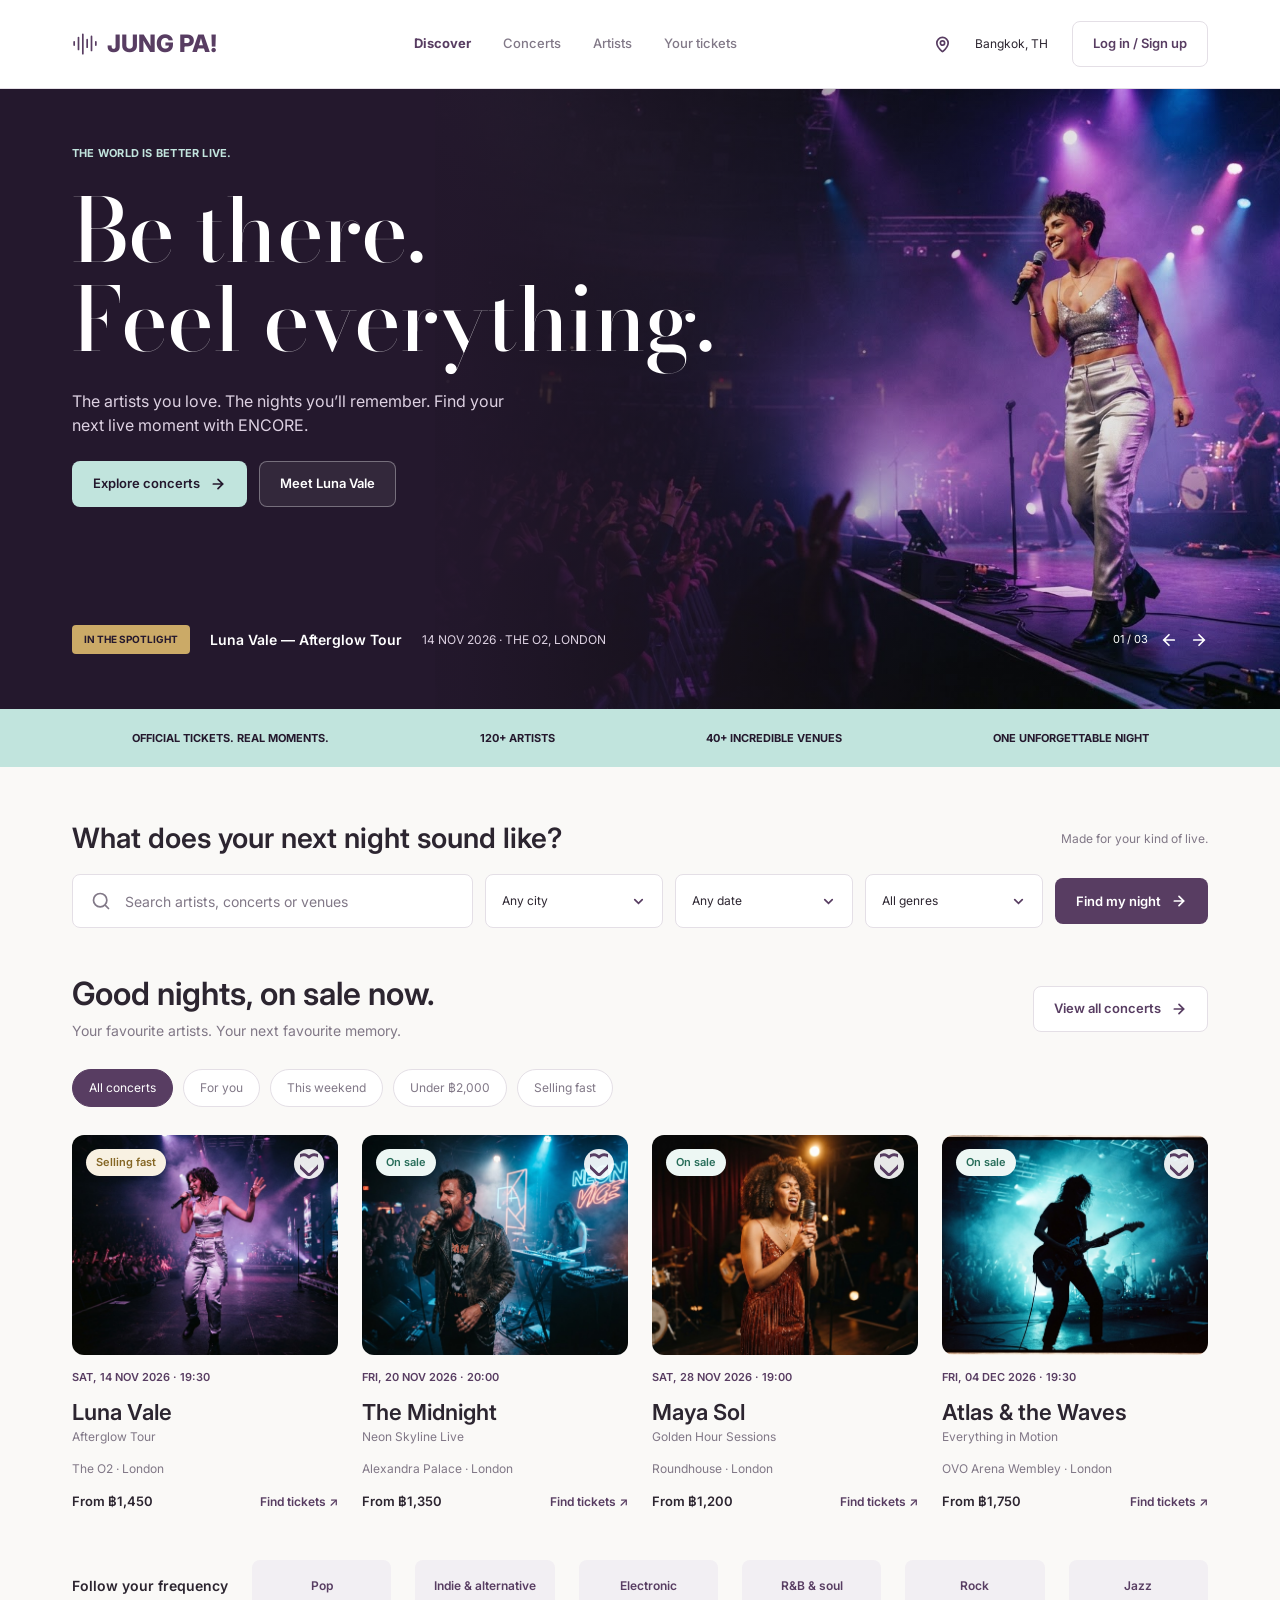
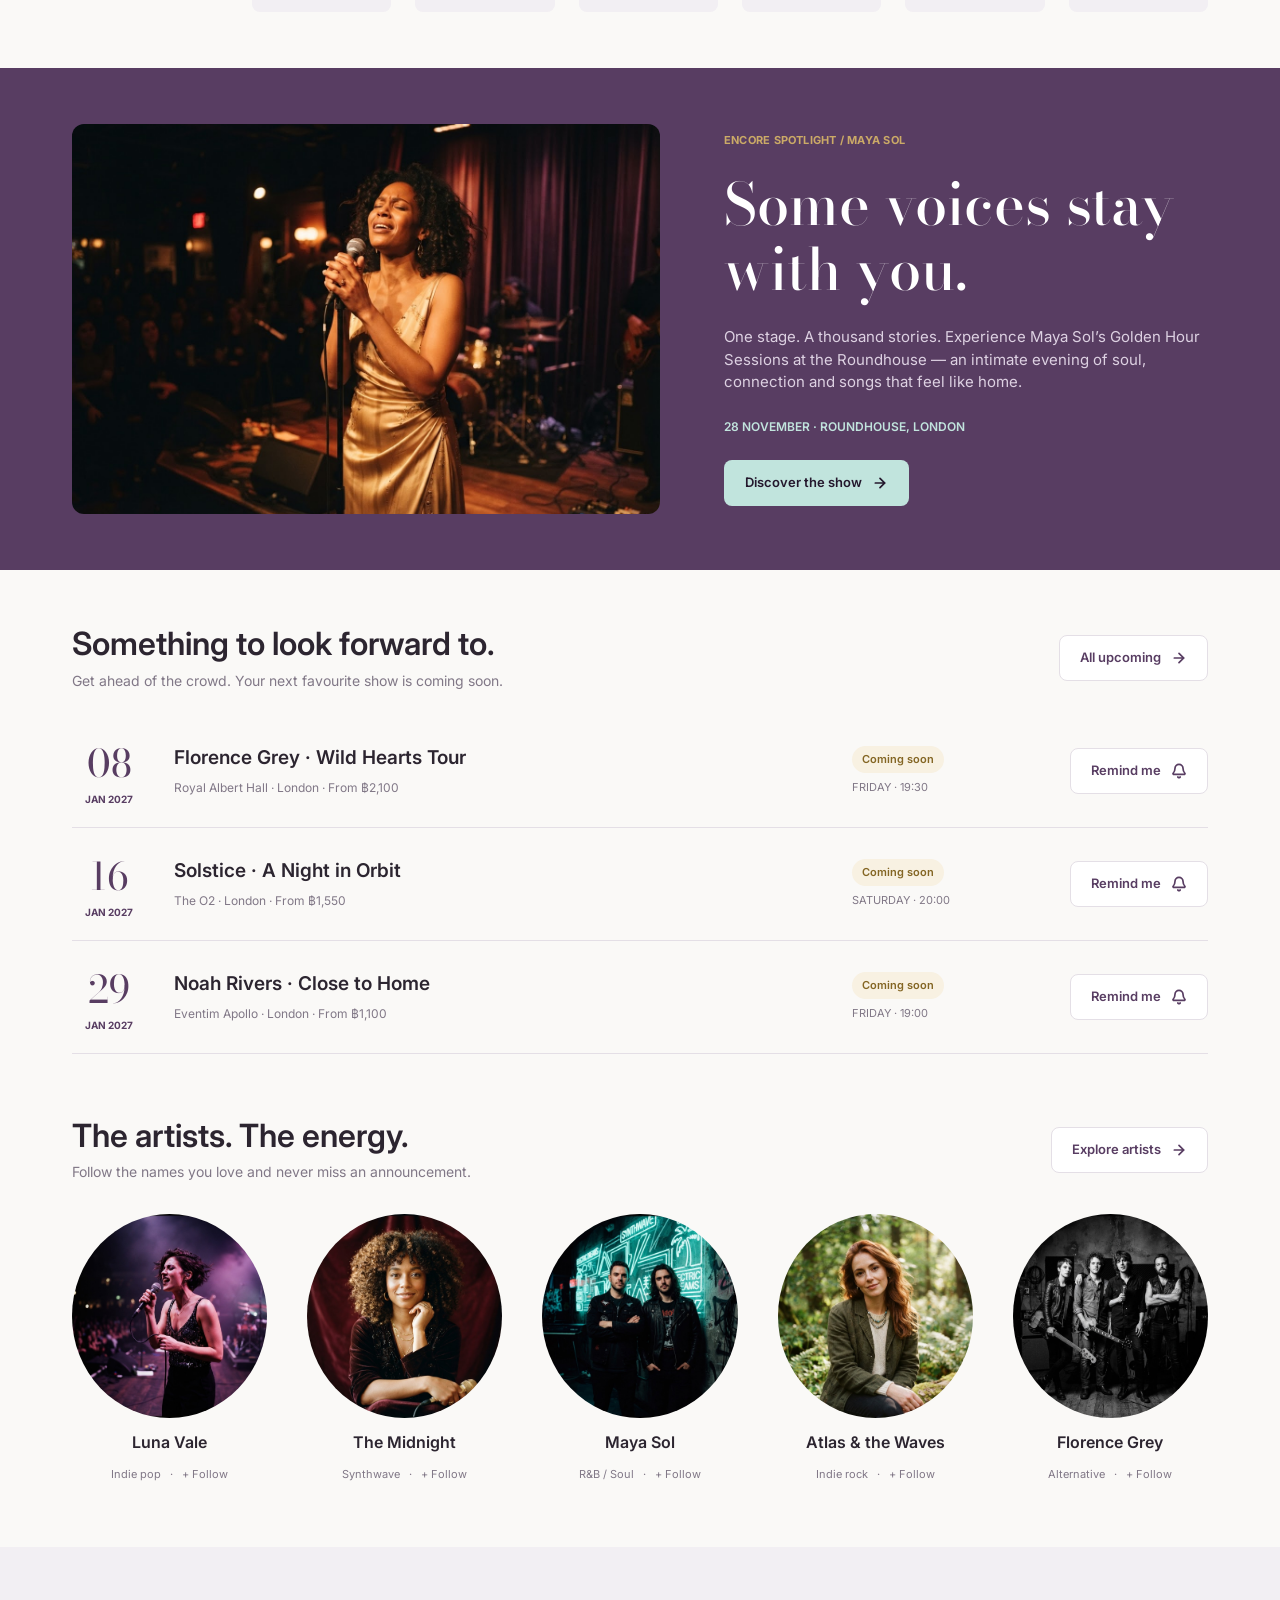
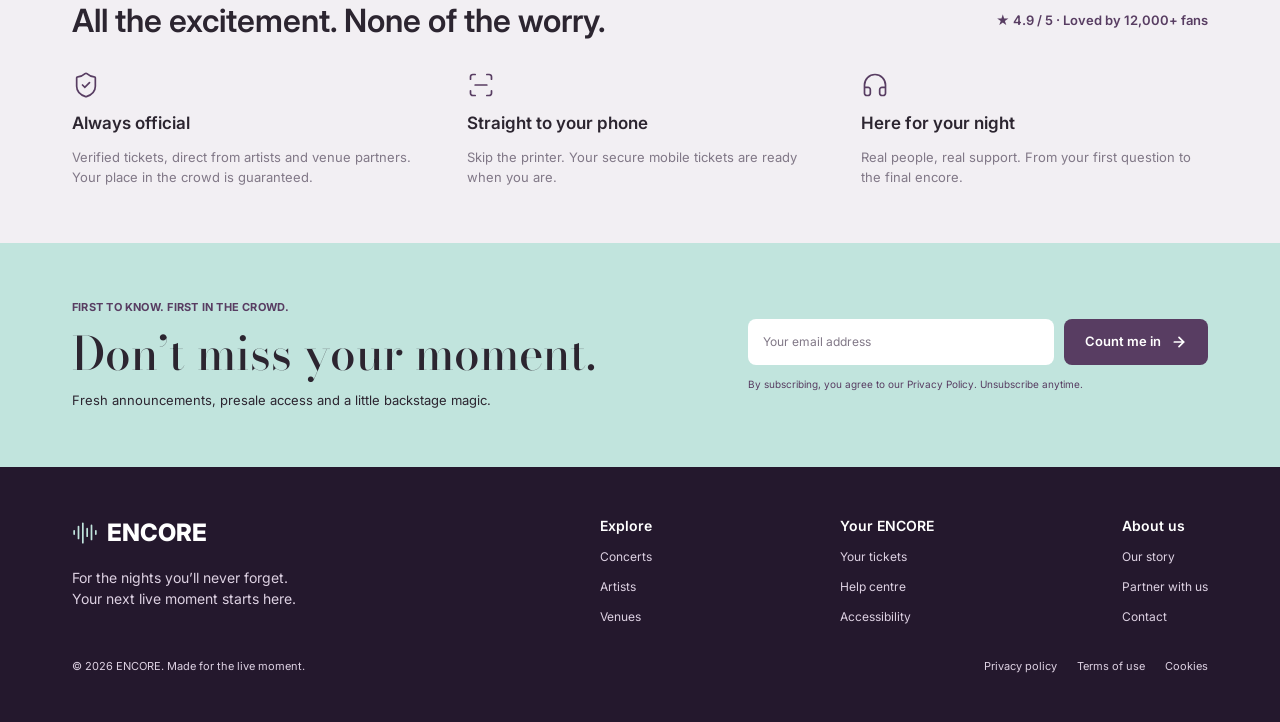
==== frontend/app/index.html @ 2c3c8b54 "feat(frontend): ENCORE homepage served by nginx, API proxied under /api" ====
<!doctype html>
<html lang="en">
  <head>
    <meta charset="utf-8" />
    <meta name="viewport" content="width=device-width, initial-scale=1" />
    <title>ENCORE — Live concerts</title>
    <meta
      name="description"
      content="Find your next live moment with ENCORE."
    />
    <link rel="preconnect" href="https://fonts.googleapis.com" />
    <link rel="preconnect" href="https://fonts.gstatic.com" crossorigin />
    <link
      href="https://fonts.googleapis.com/css2?family=Bodoni+Moda:opsz,wght@6..96,400;6..96,500&family=Inter:wght@400;500;600;700;800&display=swap"
      rel="stylesheet"
    />
    <link rel="stylesheet" href="theme.css" />
    <!-- global theme: colours, fonts, buttons, fields -->
    <link rel="stylesheet" href="home.css" />
    <!-- homepage layout only -->
  </head>
  <body>
    <!-- ================= Hero and navigation ================= -->
    <header class="nav">
      <div class="container nav__inner">
        <a class="brand" href="./" aria-label="Home">
          <img src="assets/audio-lines.svg" width="26" height="26" alt="" />
          <span class="brand__name">JUNG PA!</span>
        </a>
        <nav class="nav__links" aria-label="Main">
          <a href="#discover" class="is-active">Discover</a>
          <a href="#concerts">Concerts</a>
          <a href="#artists">Artists</a>
          <a href="#tickets">Your tickets</a>
        </nav>
        <div class="nav__actions">
          <span class="nav__location">
            <img src="assets/map-pin.svg" width="17" height="17" alt="" />
            Bangkok, TH
          </span>
          <a class="btn btn--outline" href="#login">Log in / Sign up</a>
        </div>
      </div>
    </header>

    <main id="discover">
      <section class="hero" aria-labelledby="hero-title">
        <img
          class="hero__photo"
          src="assets/hero.png"
          alt="Singer performing on a stage under purple lights"
        />
        <div class="hero__scrim" aria-hidden="true"></div>
        <div class="container hero__inner">
          <div class="hero__copy">
            <p class="eyebrow eyebrow--mint">THE WORLD IS BETTER LIVE.</p>
            <h1 id="hero-title" class="display hero__title">
              Be there.<br />Feel everything.
            </h1>
            <p class="hero__lead">
              The artists you love. The nights you’ll remember. Find your next
              live moment with ENCORE.
            </p>
            <div class="hero__actions">
              <a class="btn btn--mint" href="#concerts"
                >Explore concerts
                <img
                  src="assets/arrow-right-dark.svg"
                  width="16"
                  height="16"
                  alt=""
              /></a>
              <a class="btn btn--ghost" id="hero-artist-btn" href="#artists"
                >Meet Luna Vale</a
              >
            </div>
          </div>
          <div class="hero__meta">
            <div class="hero__teaser" aria-live="polite">
              <span class="tag-gold">IN THE SPOTLIGHT</span>
              <a
                class="hero__teaser-title"
                id="hero-teaser-title"
                href="#concerts"
                >Luna Vale — Afterglow Tour</a
              >
              <span class="hero__teaser-when" id="hero-teaser-when"
                >14 NOV 2026 · THE O2, LONDON</span
              >
            </div>
            <div class="hero__pager">
              <span id="hero-count">01 / 03</span>
              <button
                type="button"
                class="icon-btn"
                id="hero-prev"
                aria-label="Previous featured concert"
              >
                <img
                  src="assets/arrow-left-white.svg"
                  width="18"
                  height="18"
                  alt=""
                />
              </button>
              <button
                type="button"
                class="icon-btn"
                id="hero-next"
                aria-label="Next featured concert"
              >
                <img
                  src="assets/arrow-right-white-sm.svg"
                  width="18"
                  height="18"
                  alt=""
                />
              </button>
            </div>
          </div>
        </div>
      </section>

      <div class="promise" aria-label="Why ENCORE">
        <div class="container promise__inner">
          <span>OFFICIAL TICKETS. REAL MOMENTS.</span>
          <span>120+ ARTISTS</span>
          <span>40+ INCREDIBLE VENUES</span>
          <span>ONE UNFORGETTABLE NIGHT</span>
        </div>
      </div>

      <!-- ================= Concert discovery ================= -->
      <section class="section discovery">
        <div class="container">
          <form class="search" id="search-form" role="search">
            <div class="search__heading">
              <h2 class="h-28">What does your next night sound like?</h2>
              <p class="muted-12">Made for your kind of live.</p>
            </div>
            <div class="search__controls">
              <label class="field field--search">
                <img src="assets/search.svg" width="20" height="20" alt="" />
                <span class="sr-only">Search</span>
                <input
                  type="search"
                  id="search-q"
                  placeholder="Search artists, concerts or venues"
                  autocomplete="off"
                />
              </label>
              <label class="field field--select">
                <span class="sr-only">City</span>
                <select id="search-city">
                  <option value="">Any city</option>
                </select>
                <img
                  src="assets/chevron-down.svg"
                  width="15"
                  height="15"
                  alt=""
                />
              </label>
              <label class="field field--select">
                <span class="sr-only">Date</span>
                <select id="search-date">
                  <option value="">Any date</option>
                  <option value="weekend">This weekend</option>
                  <option value="month">Next 30 days</option>
                </select>
                <img
                  src="assets/chevron-down.svg"
                  width="15"
                  height="15"
                  alt=""
                />
              </label>
              <label class="field field--select">
                <span class="sr-only">Genre</span>
                <select id="search-genre">
                  <option value="">All genres</option>
                </select>
                <img
                  src="assets/chevron-down.svg"
                  width="15"
                  height="15"
                  alt=""
                />
              </label>
              <button type="submit" class="btn btn--primary">
                Find my night
                <img
                  src="assets/arrow-right-white.svg"
                  width="16"
                  height="16"
                  alt=""
                />
              </button>
            </div>
          </form>

          <div class="onsale" id="concerts">
            <div class="section-head">
              <div>
                <h2 class="h-32">Good nights, on sale now.</h2>
                <p class="muted-14">
                  Your favourite artists. Your next favourite memory.
                </p>
              </div>
              <button type="button" class="btn btn--outline" id="view-all">
                View all concerts
                <img
                  src="assets/arrow-right-purple.svg"
                  width="16"
                  height="16"
                  alt=""
                />
              </button>
            </div>

            <div
              class="chips"
              role="group"
              aria-label="Quick filters"
              id="chips"
            >
              <button
                type="button"
                class="chip is-active"
                data-chip="all"
                aria-pressed="true"
              >
                All concerts
              </button>
              <button
                type="button"
                class="chip"
                data-chip="foryou"
                aria-pressed="false"
              >
                For you
              </button>
              <button
                type="button"
                class="chip"
                data-chip="weekend"
                aria-pressed="false"
              >
                This weekend
              </button>
              <button
                type="button"
                class="chip"
                data-chip="budget"
                aria-pressed="false"
                id="chip-budget"
              >
                Under ฿2,000
              </button>
              <button
                type="button"
                class="chip"
                data-chip="fast"
                aria-pressed="false"
              >
                Selling fast
              </button>
            </div>

            <div class="grid" id="concert-grid" aria-live="polite"></div>
            <p class="empty" id="concert-empty" hidden>
              No concerts match this search yet. Try another filter.
            </p>
          </div>

          <div class="genres">
            <p class="genres__label">Follow your frequency</p>
            <div class="genres__list" id="genre-list">
              <button type="button" class="genre" data-genre="Pop">Pop</button>
              <button type="button" class="genre" data-genre="Indie">
                Indie &amp; alternative
              </button>
              <button type="button" class="genre" data-genre="Electronic">
                Electronic
              </button>
              <button type="button" class="genre" data-genre="R&amp;B">
                R&amp;B &amp; soul
              </button>
              <button type="button" class="genre" data-genre="Rock">
                Rock
              </button>
              <button type="button" class="genre" data-genre="Jazz">
                Jazz
              </button>
            </div>
          </div>
        </div>
      </section>

      <!-- ================= Editorial discoveries ================= -->
      <section class="spotlight">
        <div class="container spotlight__inner">
          <img
            class="spotlight__photo"
            src="assets/spotlight.png"
            alt="Maya Sol singing on stage"
          />
          <div class="spotlight__story">
            <p class="eyebrow eyebrow--gold">ENCORE SPOTLIGHT / MAYA SOL</p>
            <h2 class="display spotlight__title">
              Some voices stay<br />with you.
            </h2>
            <p class="spotlight__copy">
              One stage. A thousand stories. Experience Maya Sol’s Golden Hour
              Sessions at the Roundhouse — an intimate evening of soul,
              connection and songs that feel like home.
            </p>
            <p class="spotlight__when">28 NOVEMBER · ROUNDHOUSE, LONDON</p>
            <a class="btn btn--mint" href="#concerts"
              >Discover the show
              <img
                src="assets/arrow-right-dark.svg"
                width="16"
                height="16"
                alt=""
            /></a>
          </div>
        </div>
      </section>

      <section class="section upcoming">
        <div class="container">
          <div class="section-head">
            <div>
              <h2 class="h-32">Something to look forward to.</h2>
              <p class="muted-14">
                Get ahead of the crowd. Your next favourite show is coming soon.
              </p>
            </div>
            <a class="btn btn--outline" href="#concerts"
              >All upcoming
              <img
                src="assets/arrow-right-purple.svg"
                width="16"
                height="16"
                alt=""
            /></a>
          </div>
          <ul class="upcoming__list" id="upcoming-list"></ul>
        </div>
      </section>

      <section class="section artists" id="artists">
        <div class="container">
          <div class="section-head">
            <div>
              <h2 class="h-32">The artists. The energy.</h2>
              <p class="muted-14">
                Follow the names you love and never miss an announcement.
              </p>
            </div>
            <a class="btn btn--outline" href="#concerts"
              >Explore artists
              <img
                src="assets/arrow-right-purple.svg"
                width="16"
                height="16"
                alt=""
            /></a>
          </div>
          <ul class="artists__grid" id="artist-grid"></ul>
        </div>
      </section>

      <!-- ================= Service and community ================= -->
      <section class="trust">
        <div class="container">
          <div class="trust__head">
            <h2 class="h-32">All the excitement. None of the worry.</h2>
            <p class="trust__rating">★ 4.9 / 5 · Loved by 12,000+ fans</p>
          </div>
          <div class="trust__grid">
            <div class="benefit">
              <img
                src="assets/shield-check.svg"
                width="28"
                height="28"
                alt=""
              />
              <h3>Always official</h3>
              <p>
                Verified tickets, direct from artists and venue partners. Your
                place in the crowd is guaranteed.
              </p>
            </div>
            <div class="benefit">
              <img src="assets/scan-line.svg" width="28" height="28" alt="" />
              <h3>Straight to your phone</h3>
              <p>
                Skip the printer. Your secure mobile tickets are ready when you
                are.
              </p>
            </div>
            <div class="benefit">
              <img src="assets/headphones.svg" width="28" height="28" alt="" />
              <h3>Here for your night</h3>
              <p>
                Real people, real support. From your first question to the final
                encore.
              </p>
            </div>
          </div>
        </div>
      </section>

      <section class="newsletter">
        <div class="container newsletter__inner">
          <div class="newsletter__copy">
            <p class="eyebrow eyebrow--purple">
              FIRST TO KNOW. FIRST IN THE CROWD.
            </p>
            <h2 class="display newsletter__title">Don’t miss your moment.</h2>
            <p class="newsletter__lead">
              Fresh announcements, presale access and a little backstage magic.
            </p>
          </div>
          <form class="signup" id="signup-form" novalidate>
            <div class="signup__controls">
              <label class="sr-only" for="signup-email">Email address</label>
              <input
                type="email"
                class="input"
                id="signup-email"
                placeholder="Your email address"
                required
                autocomplete="email"
              />
              <button type="submit" class="btn btn--primary">
                Count me in
                <img
                  src="assets/arrow-right-white.svg"
                  width="16"
                  height="16"
                  alt=""
                />
              </button>
            </div>
            <p class="signup__note" id="signup-note">
              By subscribing, you agree to our Privacy Policy. Unsubscribe
              anytime.
            </p>
          </form>
        </div>
      </section>
    </main>

    <footer class="footer" id="tickets">
      <div class="container">
        <div class="footer__top">
          <div class="footer__brand">
            <span class="brand">
              <img
                src="assets/audio-lines-light.svg"
                width="26"
                height="26"
                alt=""
              />
              <span class="brand__name brand__name--light">ENCORE</span>
            </span>
            <p>
              For the nights you’ll never forget.<br />Your next live moment
              starts here.
            </p>
          </div>
          <div class="footer__col">
            <h3>Explore</h3>
            <a href="#concerts">Concerts</a><a href="#artists">Artists</a
            ><a href="#concerts">Venues</a>
          </div>
          <div class="footer__col">
            <h3>Your ENCORE</h3>
            <a href="#tickets">Your tickets</a><a href="#help">Help centre</a
            ><a href="#accessibility">Accessibility</a>
          </div>
          <div class="footer__col">
            <h3>About us</h3>
            <a href="#story">Our story</a><a href="#partners">Partner with us</a
            ><a href="#contact">Contact</a>
          </div>
        </div>
        <div class="footer__legal">
          <span>© 2026 ENCORE. Made for the live moment.</span>
          <span class="footer__legal-links"
            ><a href="#privacy">Privacy policy</a
            ><a href="#terms">Terms of use</a
            ><a href="#cookies">Cookies</a></span
          >
        </div>
      </div>
    </footer>

    <script src="app.js"></script>
  </body>
</html>
---- frontend/app/theme.css ----
/* =====================================================================
   ENCORE global theme — shared by every page.
   Change colours, fonts, radius and spacing here; page files (home.css, ...)
   only use these variables and classes.
   Values come from the Figma file "ENCORE" (Homepage frame 6:25291).
   ===================================================================== */

/* ---------- 1. design tokens ---------- */
:root {
  /* brand */
  --plum-900: #24182d; /* darkest: hero, footer */
  --plum-700: #583d62; /* brand colour: logo, primary buttons, links */
  --plum-700-hover: #4a3253;
  --mint: #c1e4dd; /* accent: mint buttons, promise strip, newsletter */
  --mint-hover: #ade0d6;
  --gold: #cbaa67; /* "In the spotlight" tag, eyebrows on purple */

  /* neutrals */
  --ink: #2c2530; /* headings and body text */
  --muted: #817887; /* secondary text */
  --lilac: #ddd1e2; /* text on dark backgrounds */
  --line: #e4dfe6; /* borders and dividers */
  --mist: #f2eff3; /* soft panels, genre tiles */
  --paper: #faf9f7; /* page background */
  --white: #ffffff;

  /* status badges */
  --amber-bg: #f8f1e2;
  --amber-fg: #846624; /* Selling fast, Coming soon */
  --green-bg: #edf7f4;
  --green-fg: #276d59; /* On sale */
  --red-bg: #fbeaea;
  --red-fg: #9b2c2c; /* Sold out, errors */

  /* type */
  --sans: "Inter", system-ui, -apple-system, "Segoe UI", sans-serif;
  --serif: "Bodoni Moda", "Didot", Georgia, serif;

  /* shape and spacing */
  --radius-sm: 4px;
  --radius: 8px;
  --radius-lg: 12px;
  --radius-pill: 100px;
  --gutter: 72px; /* page side padding (shrinks on small screens, see 9.) */
  --section-y: 56px; /* vertical padding of a section */
  --control-h: 46px; /* button and small input height */
  --field-h: 54px; /* search field height */
  --shadow: 0 8px 24px rgba(36, 24, 45, 0.25);
}

/* ---------- 2. reset and base ---------- */
*,
*::before,
*::after {
  box-sizing: border-box;
}
html {
  scroll-behavior: smooth;
}
body {
  margin: 0;
  background: var(--paper);
  color: var(--ink);
  font-family: var(--sans);
  font-size: 14px;
  line-height: 1.5;
  -webkit-font-smoothing: antialiased;
}
img {
  display: block;
  max-width: 100%;
}
a {
  color: inherit;
  text-decoration: none;
}
button,
input,
select {
  font: inherit;
  color: inherit;
}
h1,
h2,
h3,
p {
  margin: 0;
}
ul {
  list-style: none;
  margin: 0;
  padding: 0;
}
:focus-visible {
  outline: 2px solid var(--plum-700);
  outline-offset: 2px;
}
.sr-only {
  position: absolute;
  width: 1px;
  height: 1px;
  padding: 0;
  margin: -1px;
  overflow: hidden;
  clip: rect(0 0 0 0);
  white-space: nowrap;
  border: 0;
}

/* ---------- 3. layout ---------- */
.container {
  width: 100%;
  max-width: 1440px;
  margin: 0 auto;
  padding: 0 var(--gutter);
}
.section {
  padding: var(--section-y) 0;
}
.section-head {
  display: flex;
  align-items: center;
  justify-content: space-between;
  gap: 24px;
}

/* ---------- 4. typography ---------- */
.h-28 {
  font-size: 28px;
  font-weight: 600;
  line-height: 1.12;
}
.h-32 {
  font-size: 32px;
  font-weight: 600;
  line-height: 1.12;
}
.display {
  font-family: var(--serif);
  font-weight: 500;
  line-height: 1.12;
}
.muted-12 {
  font-size: 12px;
  color: var(--muted);
}
.muted-14 {
  font-size: 14px;
  color: var(--muted);
  margin-top: 8px;
}
.eyebrow {
  font-size: 11px;
  font-weight: 700;
  letter-spacing: 0.02em;
}
.eyebrow--mint {
  color: var(--mint);
}
.eyebrow--gold {
  color: var(--gold);
}
.eyebrow--purple {
  color: var(--plum-700);
}

/* ---------- 5. brand ---------- */
.brand {
  display: inline-flex;
  align-items: center;
  gap: 9px;
}
.brand__name {
  font-size: 24px;
  font-weight: 800;
  color: var(--plum-700);
  white-space: nowrap;
}
.brand__name--light {
  color: var(--white);
}

/* ---------- 6. buttons ---------- */
.btn {
  display: inline-flex;
  align-items: center;
  justify-content: center;
  gap: 10px;
  height: var(--control-h);
  padding: 0 20px;
  border-radius: var(--radius);
  font-size: 13px;
  font-weight: 600;
  white-space: nowrap;
  border: 1px solid transparent;
  background: none;
  cursor: pointer;
  transition:
    background-color 0.15s,
    border-color 0.15s,
    transform 0.15s;
}
.btn:active {
  transform: translateY(1px);
}
.btn--primary {
  background: var(--plum-700);
  color: var(--white);
}
.btn--primary:hover {
  background: var(--plum-700-hover);
}
.btn--mint {
  background: var(--mint);
  color: var(--plum-900);
}
.btn--mint:hover {
  background: var(--mint-hover);
}
.btn--outline {
  background: var(--white);
  border-color: var(--line);
  color: var(--plum-700);
}
.btn--outline:hover {
  border-color: var(--plum-700);
}
.btn--ghost {
  background: rgba(255, 255, 255, 0.07);
  border-color: rgba(255, 255, 255, 0.33);
  color: var(--white);
}
.btn--ghost:hover {
  background: rgba(255, 255, 255, 0.14);
}
.btn[aria-pressed="true"] {
  background: var(--plum-700);
  border-color: var(--plum-700);
  color: var(--white);
}
.btn[aria-pressed="true"] img {
  filter: brightness(0) invert(1);
}
.icon-btn {
  display: inline-flex;
  padding: 0;
  border: 0;
  background: none;
  cursor: pointer;
}
.icon-btn:hover {
  opacity: 0.75;
}

/* ---------- 7. tags, badges, chips ---------- */
.badge {
  display: inline-block;
  padding: 5px 10px;
  border-radius: var(--radius-pill);
  font-size: 11px;
  font-weight: 600;
  white-space: nowrap;
}
.badge--fast,
.badge--soon {
  background: var(--amber-bg);
  color: var(--amber-fg);
}
.badge--sale {
  background: var(--green-bg);
  color: var(--green-fg);
}
.badge--out {
  background: var(--red-bg);
  color: var(--red-fg);
}
.tag-gold {
  background: var(--gold);
  color: var(--plum-900);
  font-size: 10px;
  font-weight: 700;
  padding: 7px 12px;
  border-radius: var(--radius-sm);
}

.chips {
  display: flex;
  gap: 10px;
  flex-wrap: wrap;
}
.chip {
  padding: 9px 16px;
  border-radius: var(--radius-pill);
  border: 1px solid var(--line);
  background: var(--white);
  color: var(--muted);
  font-size: 12px;
  cursor: pointer;
}
.chip:hover {
  border-color: var(--plum-700);
  color: var(--plum-700);
}
.chip.is-active {
  background: var(--plum-700);
  border-color: var(--plum-700);
  color: var(--white);
}

/* ---------- 8. form fields ---------- */
.field {
  position: relative;
  display: flex;
  align-items: center;
  gap: 12px;
  height: var(--field-h);
  background: var(--white);
  border: 1px solid var(--line);
  border-radius: var(--radius);
}
.field:focus-within {
  border-color: var(--plum-700);
}
.field--search {
  flex: 1 1 auto;
  min-width: 0;
  padding: 0 18px;
}
.field--search input {
  flex: 1;
  min-width: 0;
  border: 0;
  outline: 0;
  background: none;
  font-size: 14px;
}
.field--search input::placeholder {
  color: var(--muted);
}
.field--select {
  flex: 0 0 178px;
}
.field--select select {
  appearance: none;
  -webkit-appearance: none;
  width: 100%;
  height: 100%;
  border: 0;
  outline: 0;
  background: none;
  padding: 0 40px 0 16px;
  font-size: 12px;
  cursor: pointer;
}
.field--select img {
  position: absolute;
  right: 16px;
  pointer-events: none;
}
.input {
  height: var(--control-h);
  padding: 0 14px;
  border: 1px solid transparent;
  border-radius: var(--radius);
  background: var(--white);
  font-size: 12px;
  outline: 0;
}
.input::placeholder {
  color: var(--muted);
}
.input:focus {
  border-color: var(--plum-700);
}
.input[aria-invalid="true"] {
  border-color: var(--red-fg);
}

/* ---------- 9. toast ---------- */
.toast {
  position: fixed;
  left: 50%;
  bottom: 24px;
  z-index: 50;
  max-width: calc(100% - 32px);
  transform: translate(-50%, 20px);
  opacity: 0;
  background: var(--plum-900);
  color: var(--white);
  padding: 12px 18px;
  border-radius: var(--radius);
  font-size: 13px;
  box-shadow: var(--shadow);
  transition:
    opacity 0.2s,
    transform 0.2s;
}
.toast.is-visible {
  opacity: 1;
  transform: translate(-50%, 0);
}

/* ---------- 10. responsive tokens ---------- */
@media (max-width: 1200px) {
  :root {
    --gutter: 40px;
  }
}
@media (max-width: 900px) {
  .section-head {
    flex-direction: column;
    align-items: flex-start;
  }
}
@media (max-width: 600px) {
  :root {
    --gutter: 16px;
    --section-y: 40px;
  }
  .h-28,
  .h-32 {
    font-size: 24px;
  }
}
@media (prefers-reduced-motion: reduce) {
  html {
    scroll-behavior: auto;
  }
  *,
  *::before,
  *::after {
    transition: none !important;
    animation: none !important;
  }
}
---- frontend/app/home.css ----
/* =====================================================================
   ENCORE homepage layout only. Colours, fonts, buttons, badges, chips and
   fields live in theme.css; change the look there, not here.
   ===================================================================== */

/* ---------- navigation ---------- */
.nav {
  position: sticky;
  top: 0;
  z-index: 20;
  background: var(--white);
  border-bottom: 1px solid var(--line);
}
.nav__inner {
  height: 88px;
  display: flex;
  align-items: center;
  justify-content: space-between;
  gap: 24px;
}
.nav__links {
  display: flex;
  gap: 32px;
  font-size: 13px;
  font-weight: 500;
  color: var(--muted);
}
.nav__links a:hover,
.nav__links a.is-active {
  color: var(--plum-700);
}
.nav__links a.is-active {
  font-weight: 700;
}
.nav__actions {
  display: flex;
  align-items: center;
  gap: 24px;
}
.nav__location {
  display: inline-flex;
  align-items: center;
  gap: 24px;
  font-size: 12px;
  white-space: nowrap;
}

/* ---------- hero ---------- */
.hero {
  position: relative;
  height: 620px;
  overflow: hidden;
  background: var(--plum-900);
  color: var(--white);
}
.hero__photo {
  position: absolute;
  top: 0;
  right: 0;
  width: 66%;
  height: 100%;
  object-fit: cover;
}
.hero__scrim {
  position: absolute;
  inset: 0;
  background: linear-gradient(
    90deg,
    rgb(36, 24, 45) 0%,
    rgba(36, 24, 45, 0.949) 36%,
    rgba(36, 24, 45, 0.188) 75%,
    rgba(36, 24, 45, 0) 100%
  );
}
.hero__inner {
  position: relative;
  height: 100%;
  padding-top: 56px;
  padding-bottom: 55px;
  display: flex;
  flex-direction: column;
  justify-content: space-between;
}
.hero__copy {
  max-width: 680px;
  display: flex;
  flex-direction: column;
  gap: 24px;
}
.hero__title {
  font-size: 88px;
  line-height: 1.02;
  letter-spacing: -0.01em;
}
.hero__lead {
  max-width: 440px;
  font-size: 16px;
  color: var(--lilac);
}
.hero__actions {
  display: flex;
  gap: 12px;
  flex-wrap: wrap;
}
.hero__meta {
  display: flex;
  align-items: center;
  justify-content: space-between;
  gap: 16px;
}
.hero__teaser {
  display: flex;
  align-items: center;
  gap: 20px;
  flex-wrap: wrap;
}
.hero__teaser-title {
  font-size: 14px;
  font-weight: 600;
}
.hero__teaser-title:hover {
  text-decoration: underline;
}
.hero__teaser-when {
  font-size: 12px;
  color: var(--lilac);
}
.hero__pager {
  display: flex;
  align-items: center;
  gap: 12px;
  font-size: 11px;
}

.promise {
  background: var(--mint);
  color: var(--plum-900);
  font-size: 11px;
  font-weight: 700;
}
.promise__inner {
  min-height: 58px;
  display: flex;
  align-items: center;
  justify-content: space-around;
  gap: 16px 32px;
  flex-wrap: wrap;
  padding-top: 12px;
  padding-bottom: 12px;
}

/* ---------- discovery ---------- */
.discovery .container {
  display: flex;
  flex-direction: column;
  gap: 48px;
}
.search {
  display: flex;
  flex-direction: column;
  gap: 20px;
}
.search__heading {
  display: flex;
  align-items: center;
  justify-content: space-between;
  gap: 16px;
}
.search__controls {
  display: flex;
  gap: 12px;
  align-items: center;
}
.onsale {
  display: flex;
  flex-direction: column;
  gap: 28px;
  scroll-margin-top: 100px;
}

.grid {
  display: grid;
  grid-template-columns: repeat(4, minmax(0, 1fr));
  gap: 24px;
}
.card {
  display: flex;
  flex-direction: column;
  gap: 14px;
  min-width: 0;
}
.card__art {
  position: relative;
  height: 220px;
  border-radius: var(--radius-lg);
  overflow: hidden;
  background: var(--mist);
}
.card__art img {
  width: 100%;
  height: 100%;
  object-fit: cover;
  transition: transform 0.4s;
}
.card:hover .card__art img {
  transform: scale(1.03);
}
.card__badge {
  position: absolute;
  top: 14px;
  left: 14px;
}
.save {
  position: absolute;
  top: 14px;
  right: 14px;
  width: 30px;
  height: 30px;
  display: grid;
  place-items: center;
  border: 0;
  border-radius: var(--radius-pill);
  background: rgba(255, 255, 255, 0.9);
  cursor: pointer;
}
.save[aria-pressed="true"] {
  background: var(--plum-700);
}
.save[aria-pressed="true"] img {
  filter: brightness(0) invert(1);
}
.card__date {
  font-size: 11px;
  font-weight: 600;
  color: var(--plum-700);
}
.card__title {
  font-size: 22px;
  font-weight: 600;
  line-height: 1.12;
  overflow-wrap: anywhere;
}
.card__sub,
.card__venue {
  font-size: 12px;
  color: var(--muted);
}
.card__sub {
  margin-top: 4px;
}
.card__foot {
  display: flex;
  align-items: center;
  justify-content: space-between;
  font-weight: 600;
}
.card__price {
  font-size: 13px;
}
.card__cta {
  font-size: 12px;
  color: var(--plum-700);
}
.card__cta:hover {
  text-decoration: underline;
}
.card--skeleton .card__art,
.card--skeleton .line {
  animation: pulse 1.2s ease-in-out infinite;
}
.card--skeleton .line {
  height: 12px;
  border-radius: var(--radius-sm);
  background: var(--mist);
}
@keyframes pulse {
  50% {
    opacity: 0.5;
  }
}
.empty {
  color: var(--muted);
  padding: 24px 0;
}

.genres {
  display: flex;
  align-items: center;
  gap: 24px;
}
.genres__label {
  font-size: 14px;
  font-weight: 600;
  white-space: nowrap;
}
.genres__list {
  flex: 1;
  display: grid;
  grid-template-columns: repeat(6, minmax(0, 1fr));
  gap: 24px;
}
.genre {
  padding: 16px 8px;
  border: 1px solid transparent;
  border-radius: var(--radius);
  background: var(--mist);
  color: var(--plum-700);
  font-size: 12px;
  font-weight: 600;
  cursor: pointer;
}
.genre:hover {
  border-color: var(--plum-700);
}
.genre.is-active {
  background: var(--plum-700);
  color: var(--white);
}

/* ---------- spotlight ---------- */
.spotlight {
  background: var(--plum-700);
  color: var(--white);
  padding: var(--section-y) 0;
}
.spotlight__inner {
  display: flex;
  align-items: center;
  gap: 64px;
}
.spotlight__photo {
  flex: 0 0 588px;
  width: 588px;
  height: 390px;
  object-fit: cover;
  border-radius: var(--radius-lg);
}
.spotlight__story {
  flex: 1;
  display: flex;
  flex-direction: column;
  align-items: flex-start;
  gap: 24px;
}
.spotlight__title {
  font-size: 58px;
}
.spotlight__copy {
  font-size: 15px;
  color: var(--lilac);
}
.spotlight__when {
  font-size: 12px;
  font-weight: 600;
  color: var(--mint);
}

/* ---------- upcoming ---------- */
.upcoming .container {
  display: flex;
  flex-direction: column;
  gap: 24px;
}
.up {
  display: flex;
  align-items: center;
  gap: 28px;
  padding: 20px 0;
  border-bottom: 1px solid var(--line);
}
.up__date {
  flex: 0 0 74px;
  display: flex;
  flex-direction: column;
  align-items: center;
  color: var(--plum-700);
}
.up__day {
  font-family: var(--serif);
  font-size: 38px;
  line-height: 1.5;
}
.up__month {
  font-size: 10px;
  font-weight: 700;
}
.up__info {
  flex: 1;
  min-width: 0;
  display: flex;
  flex-direction: column;
  gap: 6px;
}
.up__title {
  font-size: 19px;
  font-weight: 600;
}
.up__meta {
  font-size: 12px;
  color: var(--muted);
}
.up__sale {
  flex: 0 0 190px;
  display: flex;
  flex-direction: column;
  align-items: flex-start;
  gap: 6px;
}
.up__sale small {
  font-size: 11px;
  color: var(--muted);
}

/* ---------- artists ---------- */
.artists {
  padding-top: 8px;
  padding-bottom: 64px;
}
.artists .container {
  display: flex;
  flex-direction: column;
  gap: 32px;
}
.artists__grid {
  display: grid;
  grid-template-columns: repeat(5, minmax(0, 1fr));
  gap: 40px;
}
.artist {
  display: flex;
  flex-direction: column;
  align-items: center;
  gap: 12px;
  text-align: center;
}
.artist img {
  width: 204px;
  height: 204px;
  max-width: 100%;
  aspect-ratio: 1;
  border-radius: 50%;
  object-fit: cover;
}
.artist__name {
  font-size: 16px;
  font-weight: 600;
}
.artist__meta {
  font-size: 11px;
  color: var(--muted);
}
.follow {
  padding: 0;
  border: 0;
  background: none;
  font-size: inherit;
  cursor: pointer;
}
.follow:hover,
.follow[aria-pressed="true"] {
  color: var(--plum-700);
}
.follow[aria-pressed="true"] {
  font-weight: 600;
}

/* ---------- trust ---------- */
.trust {
  background: var(--mist);
  padding: var(--section-y) 0;
}
.trust .container {
  display: flex;
  flex-direction: column;
  gap: 32px;
}
.trust__head {
  display: flex;
  align-items: center;
  justify-content: space-between;
  gap: 24px;
}
.trust__rating {
  font-size: 13px;
  font-weight: 600;
  color: var(--plum-700);
  white-space: nowrap;
}
.trust__grid {
  display: grid;
  grid-template-columns: repeat(3, minmax(0, 1fr));
  gap: 48px;
}
.benefit {
  display: flex;
  flex-direction: column;
  gap: 12px;
}
.benefit h3 {
  font-size: 17px;
  font-weight: 600;
}
.benefit p {
  font-size: 13px;
  color: var(--muted);
}

/* ---------- newsletter ---------- */
.newsletter {
  background: var(--mint);
  padding: var(--section-y) 0;
}
.newsletter__inner {
  display: flex;
  align-items: center;
  gap: 80px;
}
.newsletter__copy {
  flex: 1;
  display: flex;
  flex-direction: column;
  gap: 12px;
}
.newsletter__title {
  font-size: 46px;
}
.newsletter__lead {
  font-size: 13px;
}
.signup {
  flex: 0 0 460px;
  display: flex;
  flex-direction: column;
  gap: 12px;
}
.signup__controls {
  display: flex;
  gap: 10px;
}
.signup__controls .input {
  flex: 1;
  min-width: 0;
}
.signup__note {
  font-size: 10px;
  color: var(--plum-700);
}
.signup__note.is-error {
  color: var(--red-fg);
}

/* ---------- footer ---------- */
.footer {
  background: var(--plum-900);
  color: var(--lilac);
  padding: 48px 0;
}
.footer .container {
  display: flex;
  flex-direction: column;
  gap: 32px;
}
.footer__top {
  display: flex;
  justify-content: space-between;
  gap: 32px;
}
.footer__brand {
  width: 340px;
  display: flex;
  flex-direction: column;
  gap: 16px;
  font-size: 14px;
}
.footer__col {
  display: flex;
  flex-direction: column;
  gap: 12px;
  font-size: 12px;
}
.footer__col h3 {
  font-size: 14px;
  font-weight: 600;
  color: var(--white);
}
.footer a:hover {
  color: var(--white);
}
.footer__legal {
  display: flex;
  justify-content: space-between;
  gap: 16px;
  flex-wrap: wrap;
  font-size: 11px;
}
.footer__legal-links {
  display: flex;
  gap: 20px;
}

/* ---------- responsive ---------- */
@media (max-width: 1200px) {
  .hero__title {
    font-size: 72px;
  }
  .grid {
    grid-template-columns: repeat(2, minmax(0, 1fr));
  }
  .search__controls {
    flex-wrap: wrap;
  }
  .field--search {
    flex-basis: 100%;
  }
  .field--select {
    flex: 1 1 160px;
  }
  .spotlight__photo {
    flex-basis: 45%;
    width: 45%;
  }
  .artists__grid {
    grid-template-columns: repeat(3, minmax(0, 1fr));
  }
  .genres {
    flex-direction: column;
    align-items: stretch;
  }
  .genres__list {
    grid-template-columns: repeat(3, minmax(0, 1fr));
    gap: 12px;
  }
}
@media (max-width: 900px) {
  .nav__links,
  .nav__location {
    display: none;
  }
  .hero {
    height: auto;
    min-height: 560px;
  }
  .hero__photo {
    width: 100%;
    opacity: 0.45;
  }
  .hero__inner {
    gap: 48px;
  }
  .hero__title {
    font-size: 56px;
  }
  .hero__meta {
    flex-direction: column;
    align-items: flex-start;
  }
  .search__heading,
  .trust__head {
    flex-direction: column;
    align-items: flex-start;
  }
  .spotlight__inner,
  .newsletter__inner {
    flex-direction: column;
    align-items: stretch;
    gap: 32px;
  }
  .spotlight__photo {
    width: 100%;
    height: 300px;
  }
  .spotlight__title {
    font-size: 44px;
  }
  .signup {
    flex-basis: auto;
  }
  .trust__grid {
    grid-template-columns: 1fr;
    gap: 28px;
  }
  .up {
    flex-wrap: wrap;
    gap: 16px 24px;
  }
  .up__info {
    flex-basis: calc(100% - 98px);
  }
  .up__sale {
    flex: 1 1 auto;
  }
  .footer__top {
    flex-wrap: wrap;
  }
  .footer__brand {
    width: 100%;
  }
}
@media (max-width: 600px) {
  .nav__inner {
    height: 68px;
  }
  .brand__name {
    font-size: 20px;
  }
  .nav .btn {
    height: 40px;
    padding: 0 14px;
    font-size: 12px;
  }
  .hero__title {
    font-size: 44px;
  }
  .grid {
    grid-template-columns: 1fr;
  }
  .field--select {
    flex-basis: 100%;
  }
  .search__controls .btn {
    width: 100%;
  }
  .genres__list {
    grid-template-columns: repeat(2, minmax(0, 1fr));
  }
  .artists__grid {
    grid-template-columns: repeat(2, minmax(0, 1fr));
    gap: 24px;
  }
  .newsletter__title {
    font-size: 34px;
  }
  .signup__controls {
    flex-direction: column;
  }
  .spotlight__title {
    font-size: 36px;
  }
}
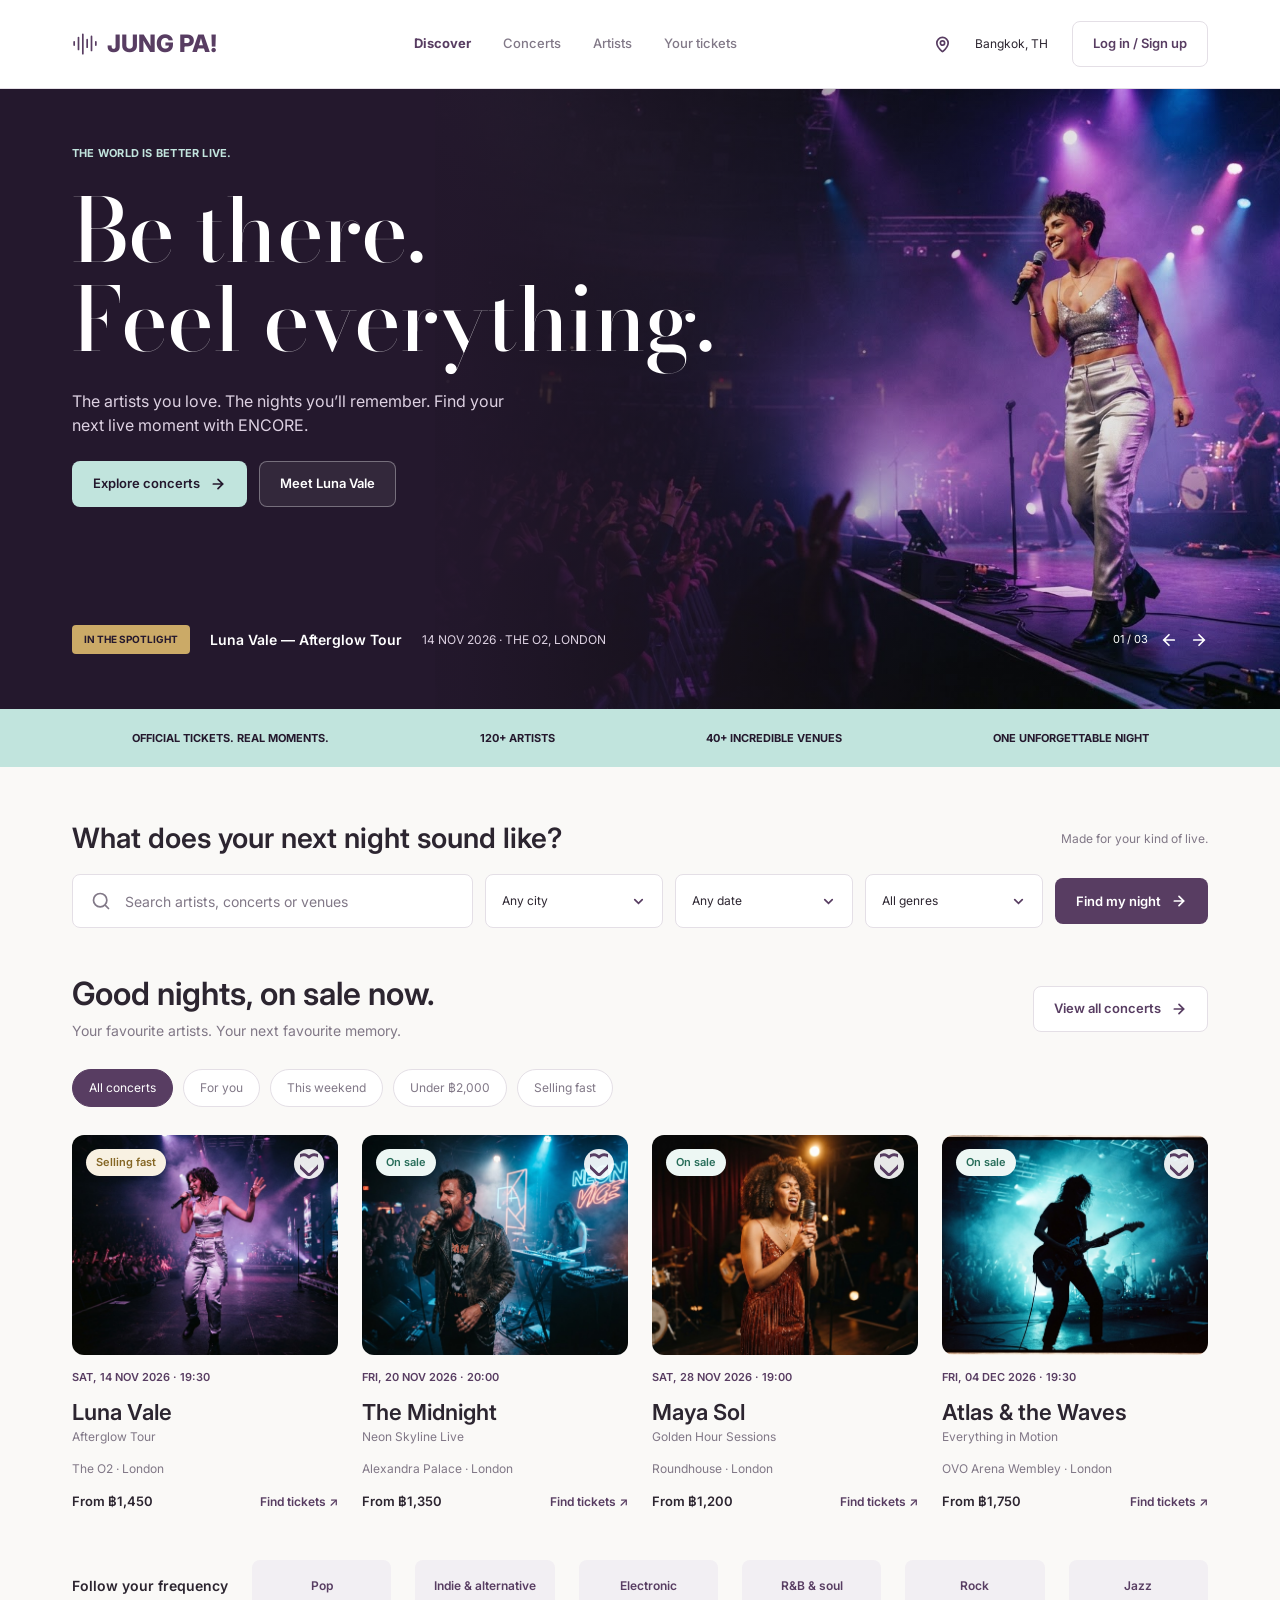
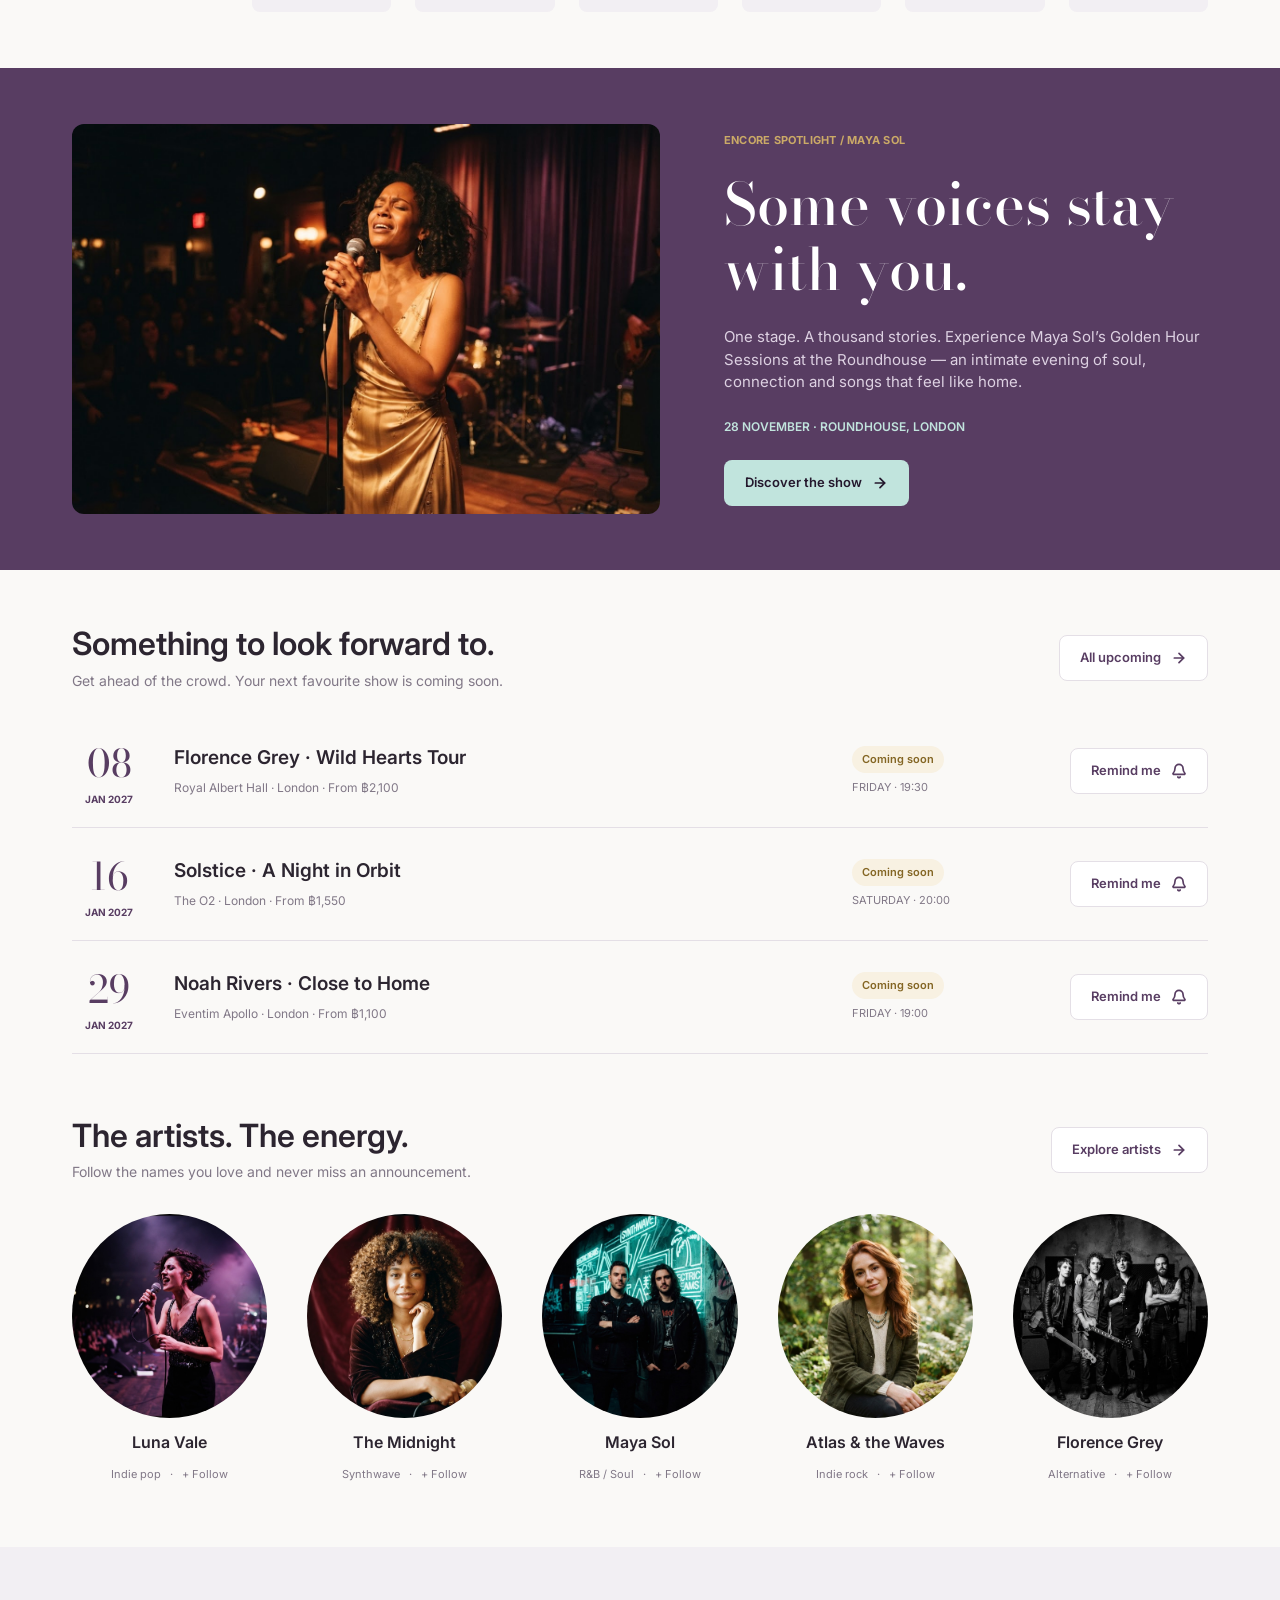
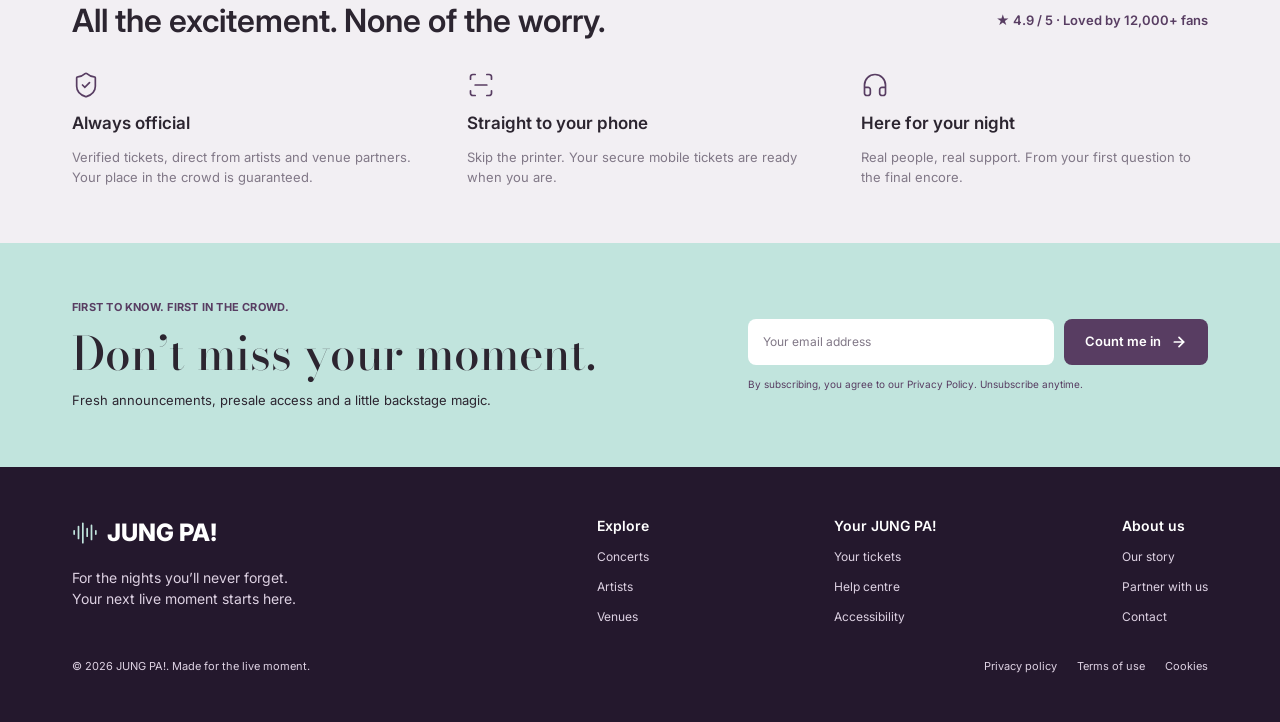
==== commit 59daa750: "feat(frontend): concert details, seat selection, checkout, login and register pages - event/, seats/" ====
--- a/frontend/app/index.html
+++ b/frontend/app/index.html
@@ -465,7 +465,7 @@
                 height="26"
                 alt=""
               />
-              <span class="brand__name brand__name--light">ENCORE</span>
+              <span class="brand__name brand__name--light">JUNG PA!</span>
             </span>
             <p>
               For the nights you’ll never forget.<br />Your next live moment
@@ -478,7 +478,7 @@
             ><a href="#concerts">Venues</a>
           </div>
           <div class="footer__col">
-            <h3>Your ENCORE</h3>
+            <h3>Your JUNG PA!</h3>
             <a href="#tickets">Your tickets</a><a href="#help">Help centre</a
             ><a href="#accessibility">Accessibility</a>
           </div>
@@ -489,7 +489,7 @@
           </div>
         </div>
         <div class="footer__legal">
-          <span>© 2026 ENCORE. Made for the live moment.</span>
+          <span>© 2026 JUNG PA!. Made for the live moment.</span>
           <span class="footer__legal-links"
             ><a href="#privacy">Privacy policy</a
             ><a href="#terms">Terms of use</a
@@ -499,6 +499,7 @@
       </div>
     </footer>
 
+    <script src="session.js"></script><!-- logged-in user + nav button (shared) -->
     <script src="app.js"></script>
   </body>
 </html>
--- a/frontend/app/theme.css
+++ b/frontend/app/theme.css
@@ -94,6 +94,9 @@
 :focus-visible {
   outline: 2px solid var(--plum-700);
   outline-offset: 2px;
+}
+[hidden] {
+  display: none !important; /* keep the hidden attribute working on elements a page styles as flex/grid */
 }
 .sr-only {
   position: absolute;
@@ -400,6 +403,131 @@
   transform: translate(-50%, 0);
 }
 
+/* ---------- 11. site chrome: navigation bar and footer (moved from home.css so every page shares them) ---------- */
+.nav {
+  position: sticky;
+  top: 0;
+  z-index: 20;
+  background: var(--white);
+  border-bottom: 1px solid var(--line);
+}
+.nav__inner {
+  height: 88px;
+  display: flex;
+  align-items: center;
+  justify-content: space-between;
+  gap: 24px;
+}
+.nav__links {
+  display: flex;
+  gap: 32px;
+  font-size: 13px;
+  font-weight: 500;
+  color: var(--muted);
+}
+.nav__links a:hover,
+.nav__links a.is-active {
+  color: var(--plum-700);
+}
+.nav__links a.is-active {
+  font-weight: 700;
+}
+.nav__actions {
+  display: flex;
+  align-items: center;
+  gap: 24px;
+}
+.nav__location {
+  display: inline-flex;
+  align-items: center;
+  gap: 24px;
+  font-size: 12px;
+  white-space: nowrap;
+}
+
+.footer {
+  background: var(--plum-900);
+  color: var(--lilac);
+  padding: 48px 0;
+}
+.footer .container {
+  display: flex;
+  flex-direction: column;
+  gap: 32px;
+}
+.footer__top {
+  display: flex;
+  justify-content: space-between;
+  gap: 32px;
+}
+.footer__brand {
+  width: 340px;
+  display: flex;
+  flex-direction: column;
+  gap: 16px;
+  font-size: 14px;
+}
+.footer__col {
+  display: flex;
+  flex-direction: column;
+  gap: 12px;
+  font-size: 12px;
+}
+.footer__col h3 {
+  font-size: 14px;
+  font-weight: 600;
+  color: var(--white);
+}
+.footer a:hover {
+  color: var(--white);
+}
+.footer__legal {
+  display: flex;
+  justify-content: space-between;
+  gap: 16px;
+  flex-wrap: wrap;
+  font-size: 11px;
+}
+.footer__legal-links {
+  display: flex;
+  gap: 20px;
+}
+
+.nav__hello {
+  font-size: 12px;
+  font-weight: 600;
+  color: var(--plum-700);
+  white-space: nowrap; /* "Hi, Tanya" added by session.js when a fan is logged in */
+}
+.footer--slim {
+  padding: 24px 0; /* detail pages: only the legal line, as in the Figma concert-details frame */
+}
+@media (max-width: 900px) {
+  .nav__links,
+  .nav__location {
+    display: none;
+  }
+  .footer__top {
+    flex-wrap: wrap;
+  }
+  .footer__brand {
+    width: 100%;
+  }
+}
+@media (max-width: 600px) {
+  .nav__inner {
+    height: 68px;
+  }
+  .brand__name {
+    font-size: 20px;
+  }
+  .nav .btn {
+    height: 40px;
+    padding: 0 14px;
+    font-size: 12px;
+  }
+}
+
 /* ---------- 10. responsive tokens ---------- */
 @media (max-width: 1200px) {
   :root {
--- a/frontend/app/home.css
+++ b/frontend/app/home.css
@@ -1,49 +1,8 @@
 /* =====================================================================
-   ENCORE homepage layout only. Colours, fonts, buttons, badges, chips and
-   fields live in theme.css; change the look there, not here.
+   ENCORE homepage layout only. Colours, fonts, buttons, badges, chips,
+   fields, the navigation bar and the footer live in theme.css; change the
+   look there, not here.
    ===================================================================== */
-
-/* ---------- navigation ---------- */
-.nav {
-  position: sticky;
-  top: 0;
-  z-index: 20;
-  background: var(--white);
-  border-bottom: 1px solid var(--line);
-}
-.nav__inner {
-  height: 88px;
-  display: flex;
-  align-items: center;
-  justify-content: space-between;
-  gap: 24px;
-}
-.nav__links {
-  display: flex;
-  gap: 32px;
-  font-size: 13px;
-  font-weight: 500;
-  color: var(--muted);
-}
-.nav__links a:hover,
-.nav__links a.is-active {
-  color: var(--plum-700);
-}
-.nav__links a.is-active {
-  font-weight: 700;
-}
-.nav__actions {
-  display: flex;
-  align-items: center;
-  gap: 24px;
-}
-.nav__location {
-  display: inline-flex;
-  align-items: center;
-  gap: 24px;
-  font-size: 12px;
-  white-space: nowrap;
-}
 
 /* ---------- hero ---------- */
 .hero {
@@ -549,55 +508,6 @@
   color: var(--red-fg);
 }
 
-/* ---------- footer ---------- */
-.footer {
-  background: var(--plum-900);
-  color: var(--lilac);
-  padding: 48px 0;
-}
-.footer .container {
-  display: flex;
-  flex-direction: column;
-  gap: 32px;
-}
-.footer__top {
-  display: flex;
-  justify-content: space-between;
-  gap: 32px;
-}
-.footer__brand {
-  width: 340px;
-  display: flex;
-  flex-direction: column;
-  gap: 16px;
-  font-size: 14px;
-}
-.footer__col {
-  display: flex;
-  flex-direction: column;
-  gap: 12px;
-  font-size: 12px;
-}
-.footer__col h3 {
-  font-size: 14px;
-  font-weight: 600;
-  color: var(--white);
-}
-.footer a:hover {
-  color: var(--white);
-}
-.footer__legal {
-  display: flex;
-  justify-content: space-between;
-  gap: 16px;
-  flex-wrap: wrap;
-  font-size: 11px;
-}
-.footer__legal-links {
-  display: flex;
-  gap: 20px;
-}
-
 /* ---------- responsive ---------- */
 @media (max-width: 1200px) {
   .hero__title {
@@ -632,10 +542,6 @@
   }
 }
 @media (max-width: 900px) {
-  .nav__links,
-  .nav__location {
-    display: none;
-  }
   .hero {
     height: auto;
     min-height: 560px;
@@ -689,25 +595,8 @@
   .up__sale {
     flex: 1 1 auto;
   }
-  .footer__top {
-    flex-wrap: wrap;
-  }
-  .footer__brand {
-    width: 100%;
-  }
 }
 @media (max-width: 600px) {
-  .nav__inner {
-    height: 68px;
-  }
-  .brand__name {
-    font-size: 20px;
-  }
-  .nav .btn {
-    height: 40px;
-    padding: 0 14px;
-    font-size: 12px;
-  }
   .hero__title {
     font-size: 44px;
   }
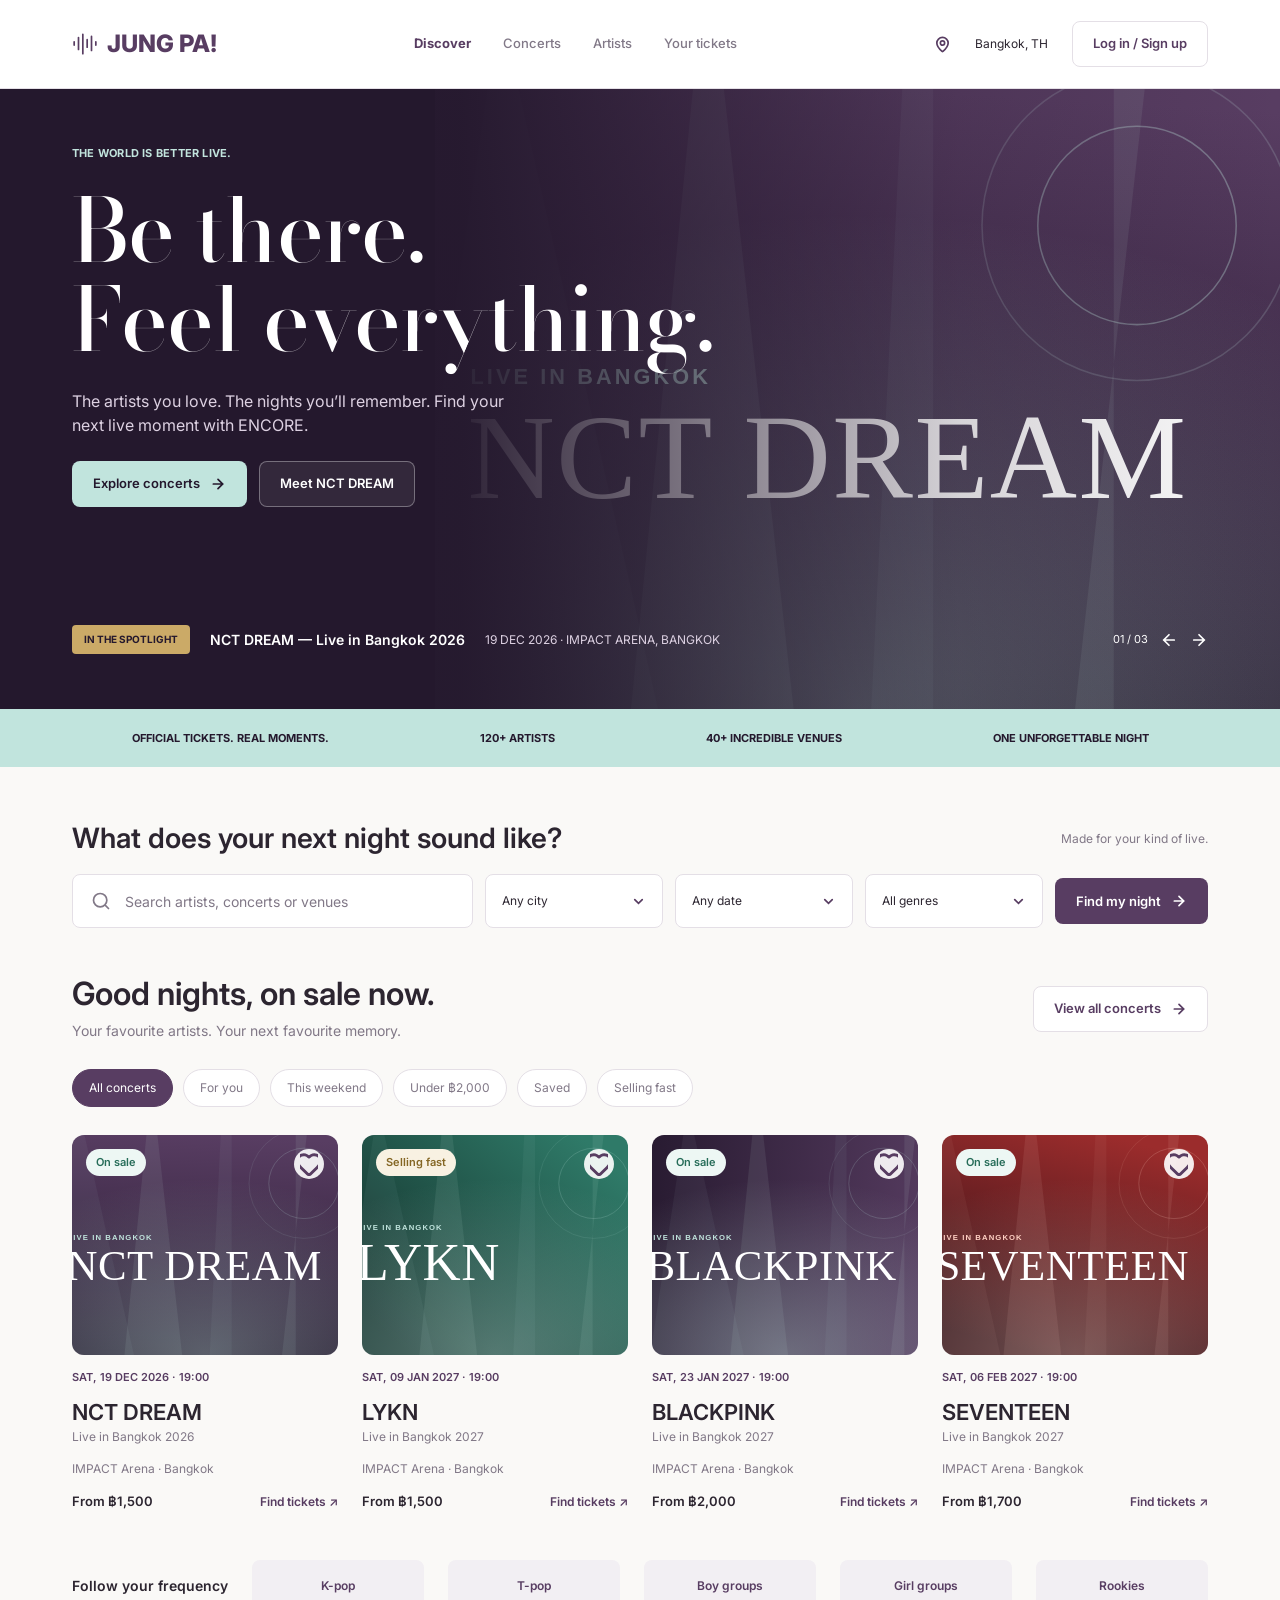
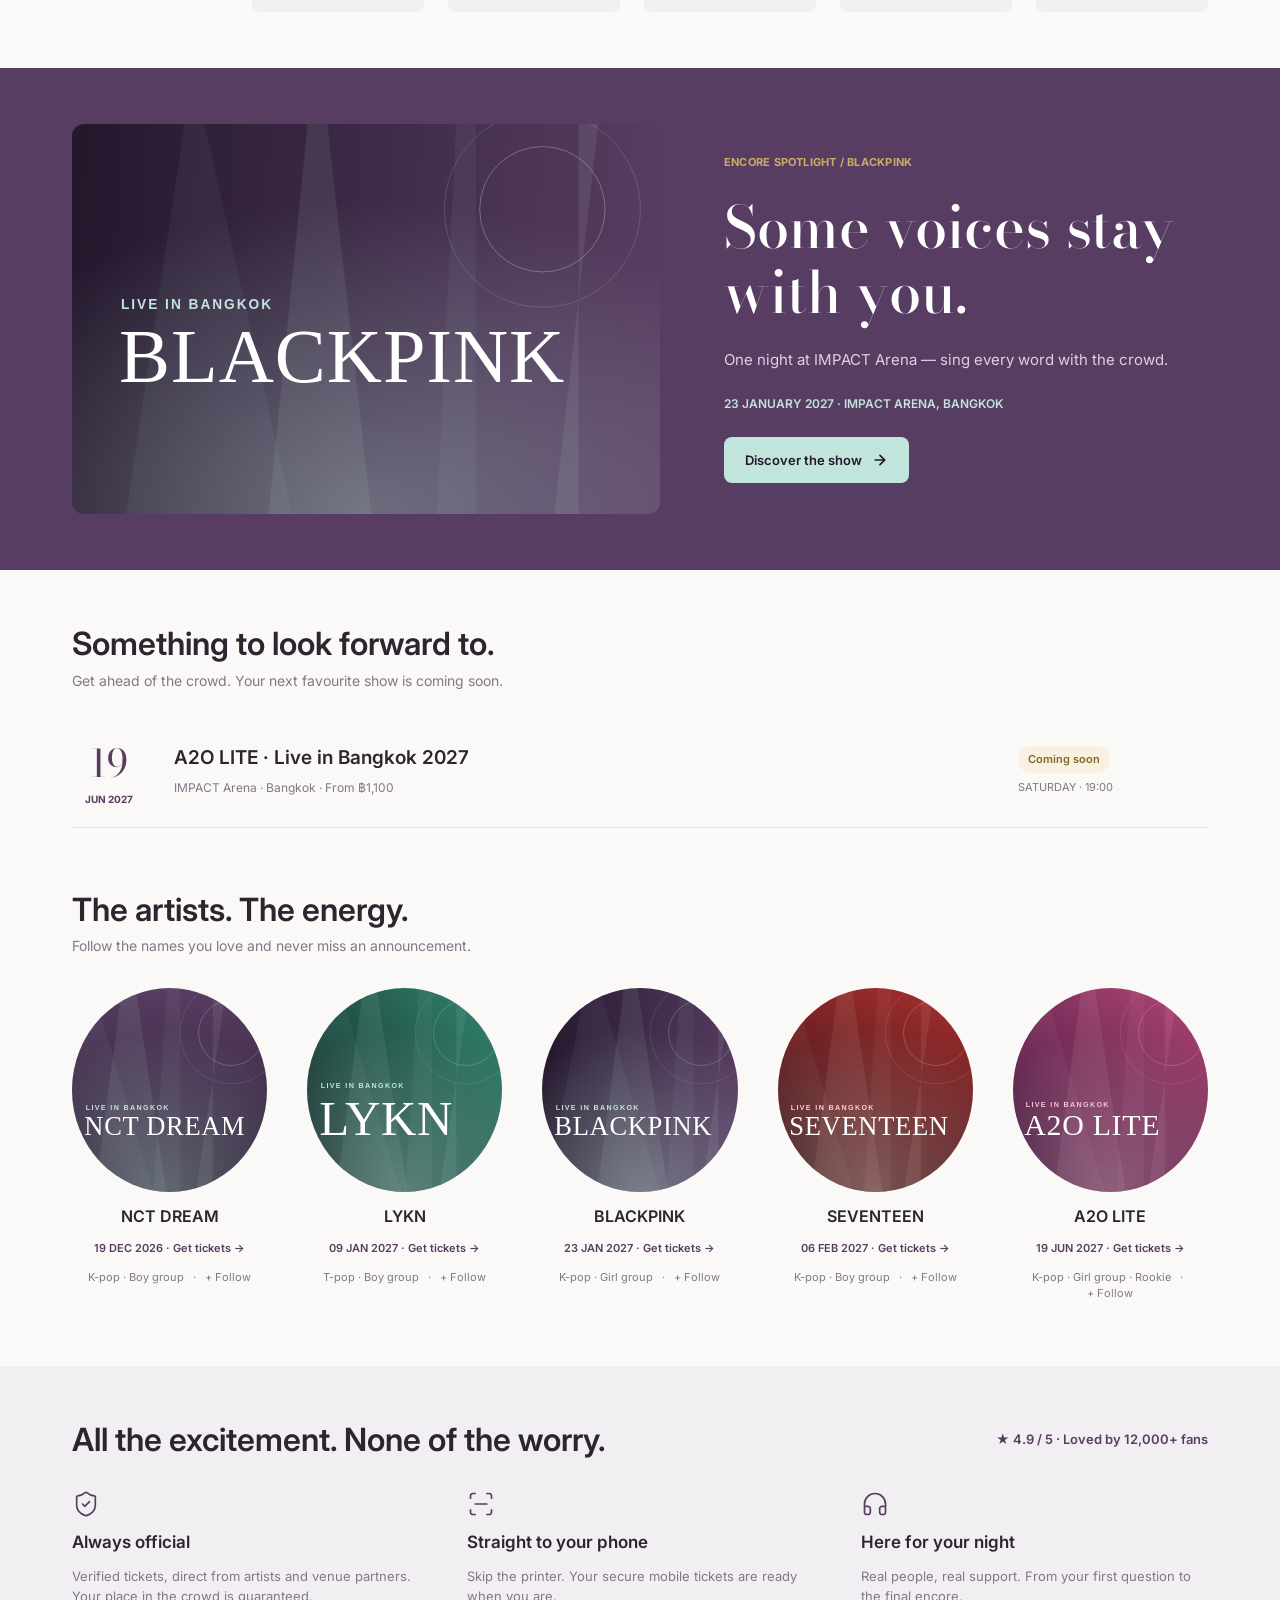
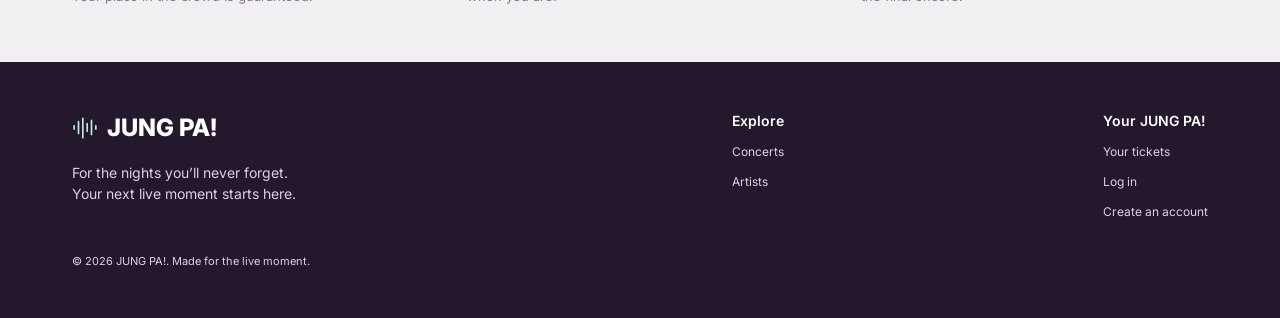
==== commit 677a96dc: "change data in seed.py change pics and data of webpage" ====
--- a/frontend/app/index.html
+++ b/frontend/app/index.html
@@ -71,8 +71,7 @@
                   alt=""
               /></a>
               <a class="btn btn--ghost" id="hero-artist-btn" href="#artists"
-                >Meet Luna Vale</a
-              >
+                >Meet the artists</a>
             </div>
           </div>
           <div class="hero__meta">
@@ -82,11 +81,9 @@
                 class="hero__teaser-title"
                 id="hero-teaser-title"
                 href="#concerts"
-                >Luna Vale — Afterglow Tour</a
-              >
+                >Concerts in Bangkok</a>
               <span class="hero__teaser-when" id="hero-teaser-when"
-                >14 NOV 2026 · THE O2, LONDON</span
-              >
+                >IMPACT ARENA, BANGKOK</span>
             </div>
             <div class="hero__pager">
               <span id="hero-count">01 / 03</span>
@@ -257,6 +254,7 @@
               >
                 Under ฿2,000
               </button>
+              <button type="button" class="chip" data-chip="saved" aria-pressed="false">Saved</button>
               <button
                 type="button"
                 class="chip"
@@ -276,22 +274,11 @@
           <div class="genres">
             <p class="genres__label">Follow your frequency</p>
             <div class="genres__list" id="genre-list">
-              <button type="button" class="genre" data-genre="Pop">Pop</button>
-              <button type="button" class="genre" data-genre="Indie">
-                Indie &amp; alternative
-              </button>
-              <button type="button" class="genre" data-genre="Electronic">
-                Electronic
-              </button>
-              <button type="button" class="genre" data-genre="R&amp;B">
-                R&amp;B &amp; soul
-              </button>
-              <button type="button" class="genre" data-genre="Rock">
-                Rock
-              </button>
-              <button type="button" class="genre" data-genre="Jazz">
-                Jazz
-              </button>
+              <button type="button" class="genre" data-genre="K-pop">K-pop</button>
+              <button type="button" class="genre" data-genre="T-pop">T-pop</button>
+              <button type="button" class="genre" data-genre="Boy group">Boy groups</button>
+              <button type="button" class="genre" data-genre="Girl group">Girl groups</button>
+              <button type="button" class="genre" data-genre="Rookie">Rookies</button>
             </div>
           </div>
         </div>
@@ -300,23 +287,15 @@
       <!-- ================= Editorial discoveries ================= -->
       <section class="spotlight">
         <div class="container spotlight__inner">
-          <img
-            class="spotlight__photo"
-            src="assets/spotlight.png"
-            alt="Maya Sol singing on stage"
-          />
+          <img class="spotlight__photo" id="spot-photo" src="assets/spotlight.png" alt="" /><!-- app.js swaps in the featured artist -->
           <div class="spotlight__story">
-            <p class="eyebrow eyebrow--gold">ENCORE SPOTLIGHT / MAYA SOL</p>
+            <p class="eyebrow eyebrow--gold" id="spot-eyebrow">ENCORE SPOTLIGHT</p>
             <h2 class="display spotlight__title">
               Some voices stay<br />with you.
             </h2>
-            <p class="spotlight__copy">
-              One stage. A thousand stories. Experience Maya Sol’s Golden Hour
-              Sessions at the Roundhouse — an intimate evening of soul,
-              connection and songs that feel like home.
-            </p>
-            <p class="spotlight__when">28 NOVEMBER · ROUNDHOUSE, LONDON</p>
-            <a class="btn btn--mint" href="#concerts"
+            <p class="spotlight__copy" id="spot-copy">One stage. A thousand stories. Find the night that feels like home.</p>
+            <p class="spotlight__when" id="spot-when">IMPACT ARENA, BANGKOK</p>
+            <a class="btn btn--mint" id="spot-cta" href="#concerts"
               >Discover the show
               <img
                 src="assets/arrow-right-dark.svg"
@@ -337,14 +316,6 @@
                 Get ahead of the crowd. Your next favourite show is coming soon.
               </p>
             </div>
-            <a class="btn btn--outline" href="#concerts"
-              >All upcoming
-              <img
-                src="assets/arrow-right-purple.svg"
-                width="16"
-                height="16"
-                alt=""
-            /></a>
           </div>
           <ul class="upcoming__list" id="upcoming-list"></ul>
         </div>
@@ -359,14 +330,6 @@
                 Follow the names you love and never miss an announcement.
               </p>
             </div>
-            <a class="btn btn--outline" href="#concerts"
-              >Explore artists
-              <img
-                src="assets/arrow-right-purple.svg"
-                width="16"
-                height="16"
-                alt=""
-            /></a>
           </div>
           <ul class="artists__grid" id="artist-grid"></ul>
         </div>
@@ -410,46 +373,6 @@
               </p>
             </div>
           </div>
-        </div>
-      </section>
-
-      <section class="newsletter">
-        <div class="container newsletter__inner">
-          <div class="newsletter__copy">
-            <p class="eyebrow eyebrow--purple">
-              FIRST TO KNOW. FIRST IN THE CROWD.
-            </p>
-            <h2 class="display newsletter__title">Don’t miss your moment.</h2>
-            <p class="newsletter__lead">
-              Fresh announcements, presale access and a little backstage magic.
-            </p>
-          </div>
-          <form class="signup" id="signup-form" novalidate>
-            <div class="signup__controls">
-              <label class="sr-only" for="signup-email">Email address</label>
-              <input
-                type="email"
-                class="input"
-                id="signup-email"
-                placeholder="Your email address"
-                required
-                autocomplete="email"
-              />
-              <button type="submit" class="btn btn--primary">
-                Count me in
-                <img
-                  src="assets/arrow-right-white.svg"
-                  width="16"
-                  height="16"
-                  alt=""
-                />
-              </button>
-            </div>
-            <p class="signup__note" id="signup-note">
-              By subscribing, you agree to our Privacy Policy. Unsubscribe
-              anytime.
-            </p>
-          </form>
         </div>
       </section>
     </main>
@@ -474,31 +397,20 @@
           </div>
           <div class="footer__col">
             <h3>Explore</h3>
-            <a href="#concerts">Concerts</a><a href="#artists">Artists</a
-            ><a href="#concerts">Venues</a>
+            <a href="#concerts">Concerts</a><a href="#artists">Artists</a>
           </div>
           <div class="footer__col">
             <h3>Your JUNG PA!</h3>
-            <a href="#tickets">Your tickets</a><a href="#help">Help centre</a
-            ><a href="#accessibility">Accessibility</a>
-          </div>
-          <div class="footer__col">
-            <h3>About us</h3>
-            <a href="#story">Our story</a><a href="#partners">Partner with us</a
-            ><a href="#contact">Contact</a>
+            <a href="#tickets">Your tickets</a><a href="/login/login.html">Log in</a><a href="/register/register.html">Create an account</a>
           </div>
         </div>
         <div class="footer__legal">
           <span>© 2026 JUNG PA!. Made for the live moment.</span>
-          <span class="footer__legal-links"
-            ><a href="#privacy">Privacy policy</a
-            ><a href="#terms">Terms of use</a
-            ><a href="#cookies">Cookies</a></span
-          >
         </div>
       </div>
     </footer>
 
+    <script src="art.js"></script><!-- artist artwork (posters / your own photos) -->
     <script src="session.js"></script><!-- logged-in user + nav button (shared) -->
     <script src="app.js"></script>
   </body>
--- a/frontend/app/theme.css
+++ b/frontend/app/theme.css
@@ -499,6 +499,9 @@
   color: var(--plum-700);
   white-space: nowrap; /* "Hi, Tanya" added by session.js when a fan is logged in */
 }
+a.nav__hello:hover {
+  text-decoration: underline; /* it links to /account/account.html */
+}
 .footer--slim {
   padding: 24px 0; /* detail pages: only the legal line, as in the Figma concert-details frame */
 }
@@ -526,7 +529,40 @@
     padding: 0 14px;
     font-size: 12px;
   }
-}
+  .nav__actions {
+    gap: 12px; /* "Hi, name" + Log out must fit a 390px phone */
+  }
+  .nav__admin {
+    display: none; /* Backstage is a desktop tool; admins open /admin/ on a wider screen */
+  }
+}
+
+/* ---------- 12. IMPACT Arena seat plan (arena-map.js; seats page, concert page, admin) ---------- */
+.arena-map {
+  display: block;
+  width: 100%;
+  height: auto;
+  font-family: var(--sans);
+}
+.am-stage { fill: var(--plum-900); }
+.am-stage-t { font-size: 26px; font-weight: 800; text-anchor: middle; fill: var(--mint); letter-spacing: 6px; }
+.am-floor { fill: var(--mist); stroke: var(--line); stroke-width: 2; }
+.am-floor-t { font-size: 12px; font-weight: 700; text-anchor: middle; fill: var(--muted); letter-spacing: 4px; }
+.am-foh { fill: var(--line); }
+.am-foh-t { font-size: 10px; font-weight: 700; text-anchor: middle; fill: var(--muted); }
+.am-level { font-size: 12px; font-weight: 700; fill: var(--muted); letter-spacing: 1px; }
+.am-level--end { text-anchor: end; }
+.am-zone { stroke: var(--white); stroke-width: 2; transition: opacity .15s, filter .15s; }
+.am-zone--none { fill: var(--line); }
+.am-zt { font-size: 20px; font-weight: 700; text-anchor: middle; pointer-events: none; }
+.am-note { font-size: 8px; font-weight: 700; text-anchor: middle; pointer-events: none; }
+.am-z { cursor: pointer; outline: none; }
+.am-z:hover .am-zone, .am-z:focus-visible .am-zone { filter: brightness(1.12); stroke: var(--plum-900); stroke-width: 3; }
+.am-z.is-sel .am-zone { stroke: var(--plum-900); stroke-width: 5; }
+.am-z.is-dim { opacity: .25; }
+.am-z.is-out { cursor: not-allowed; }
+.am-z.is-out .am-zone { fill: var(--line); }
+.am-z.is-out .am-zt { fill: var(--muted); }
 
 /* ---------- 10. responsive tokens ---------- */
 @media (max-width: 1200px) {
--- a/frontend/app/home.css
+++ b/frontend/app/home.css
@@ -255,7 +255,7 @@
 .genres__list {
   flex: 1;
   display: grid;
-  grid-template-columns: repeat(6, minmax(0, 1fr));
+  grid-template-columns: repeat(5, minmax(0, 1fr)); /* 5 genre buttons */
   gap: 24px;
 }
 .genre {
@@ -384,6 +384,29 @@
   display: grid;
   grid-template-columns: repeat(5, minmax(0, 1fr));
   gap: 40px;
+}
+.artist__link {
+  display: flex;
+  flex-direction: column;
+  align-items: center;
+  gap: 12px;
+  border-radius: var(--radius-lg);
+}
+.artist__link img {
+  transition: transform 0.2s, box-shadow 0.2s;
+}
+.artist__link:hover img {
+  transform: scale(1.04);
+  box-shadow: 0 8px 24px rgba(36, 24, 45, 0.25);
+}
+.artist__link:hover .artist__name {
+  color: var(--plum-700);
+  text-decoration: underline;
+}
+.artist__when {
+  font-size: 11px;
+  font-weight: 600;
+  color: var(--plum-700);
 }
 .artist {
   display: flex;
